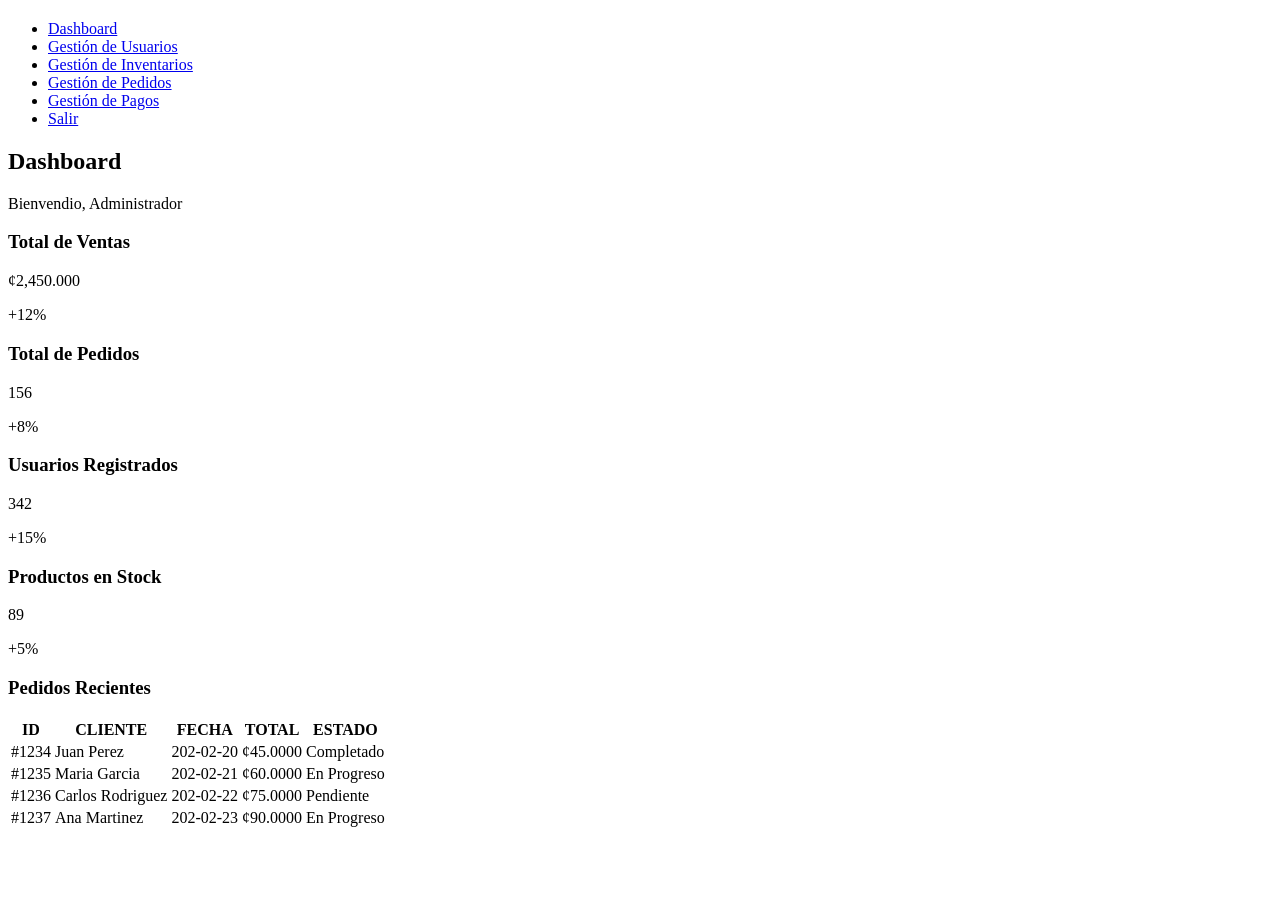
==== views/admin/admin-dashboard.html @ db811681 "Se termina la estructura de la pagina dasboard falta el CSS" ====
<!DOCTYPE html>
<html lang="en">
<head>
    <meta charset="UTF-8">
    <meta name="viewport" content="width=device-width, initial-scale=1.0">
    <title>Admin - Dashboard</title>
</head>
<body>
    <header>
        <nav>
            <h1 class="header__title"></h1>
            <ul class="header__listas">
                <li class="listas__elemento"><a href="#">Dashboard</a></li>
                <li class="listas__elemento"><a href="#">Gestión de Usuarios</a></li>
                <li class="listas__elemento"><a href="#">Gestión de Inventarios</a></li>
                <li class="listas__elemento"><a href="#">Gestión de Pedidos</a></li>
                <li class="listas__elemento"><a href="#">Gestión de Pagos</a></li>
                <li class="listas__elemento"><a href="#">Salir</a></li>
            </ul>
        </nav>
    </header>
    <main class="dashdoard">
        <hgroup class="dashboard__header">
            <h2 class="dashboard__title">Dashboard</h2>
            <p class="dashboard__text">Bienvendio, Administrador</p>
        </hgroup>
        <section class="cards">
            <article class="card">
                <hgroup class="card__header">
                    <h3 class="card__title">Total de Ventas</h3>
                </hgroup>
                <p class="card__text">¢2,450.000</p>
                <span class="card__variation"><i></i>+12%</span>
            </article>
            <article class="card">
                <hgroup class="card__header">
                    <h3 class="card__title">Total de Pedidos</h3>
                </hgroup>
                <p class="card__text">156</p>
                <span class="card__variation"><i></i>+8%</span>
            </article>
            <article class="card">
                <hgroup class="card__header">
                    <h3 class="card__title">Usuarios Registrados</h3>
                </hgroup>
                <p class="card__text">342</p>
                <span class="card__variation"><i></i>+15%</span>
            </article>
            <article class="card">
                <hgroup class="card__header">
                    <h3 class="card__title">Productos en Stock</h3>
                </hgroup>
                <p class="card__text">89</p>
                <span class="card__variation"><i></i>+5%</span>
            </article>
        </section>
        <table>
            <hgroup class="table__titles">
                <h3 class="table__title">Pedidos Recientes</h3>
            </hgroup>
            <thead class="table__header">
                <tr class="header__row">
                    <th class="table-header__title">ID</th>
                    <th class="table-header__title">CLIENTE</th>
                    <th class="table-header__title">FECHA</th>
                    <th class="table-header__title">TOTAL</th>
                    <th class="table-header__title">ESTADO</th>
                </tr>
            </thead>
            <tbody class="table__content">
                <tr class="content__row">
                    <td class="content__cell">#1234</td>
                    <td class="content__cell">Juan Perez</td>
                    <td class="content__cell">202-02-20</td>
                    <td class="content__cell">¢45.0000</td>
                    <td class="content__cell">Completado</td>
                </tr>
                <tr class="content__row">
                    <td class="content__cell">#1235</td>
                    <td class="content__cell">Maria Garcia</td>
                    <td class="content__cell">202-02-21</td>
                    <td class="content__cell">¢60.0000</td>
                    <td class="content__cell">En Progreso</td>
                </tr>
                <tr class="content__row">
                    <td class="content__cell">#1236</td>
                    <td class="content__cell">Carlos Rodriguez</td>
                    <td class="content__cell">202-02-22</td>
                    <td class="content__cell">¢75.0000</td>
                    <td class="content__cell">Pendiente</td>
                </tr>
                <tr class="content__row">
                    <td class="content__cell">#1237</td>
                    <td class="content__cell">Ana Martinez</td>
                    <td class="content__cell">202-02-23</td>
                    <td class="content__cell">¢90.0000</td>
                    <td class="content__cell">En Progreso</td>
                </tr>
            </tbody>
        </table>
    </main>
    
</body>
</html>
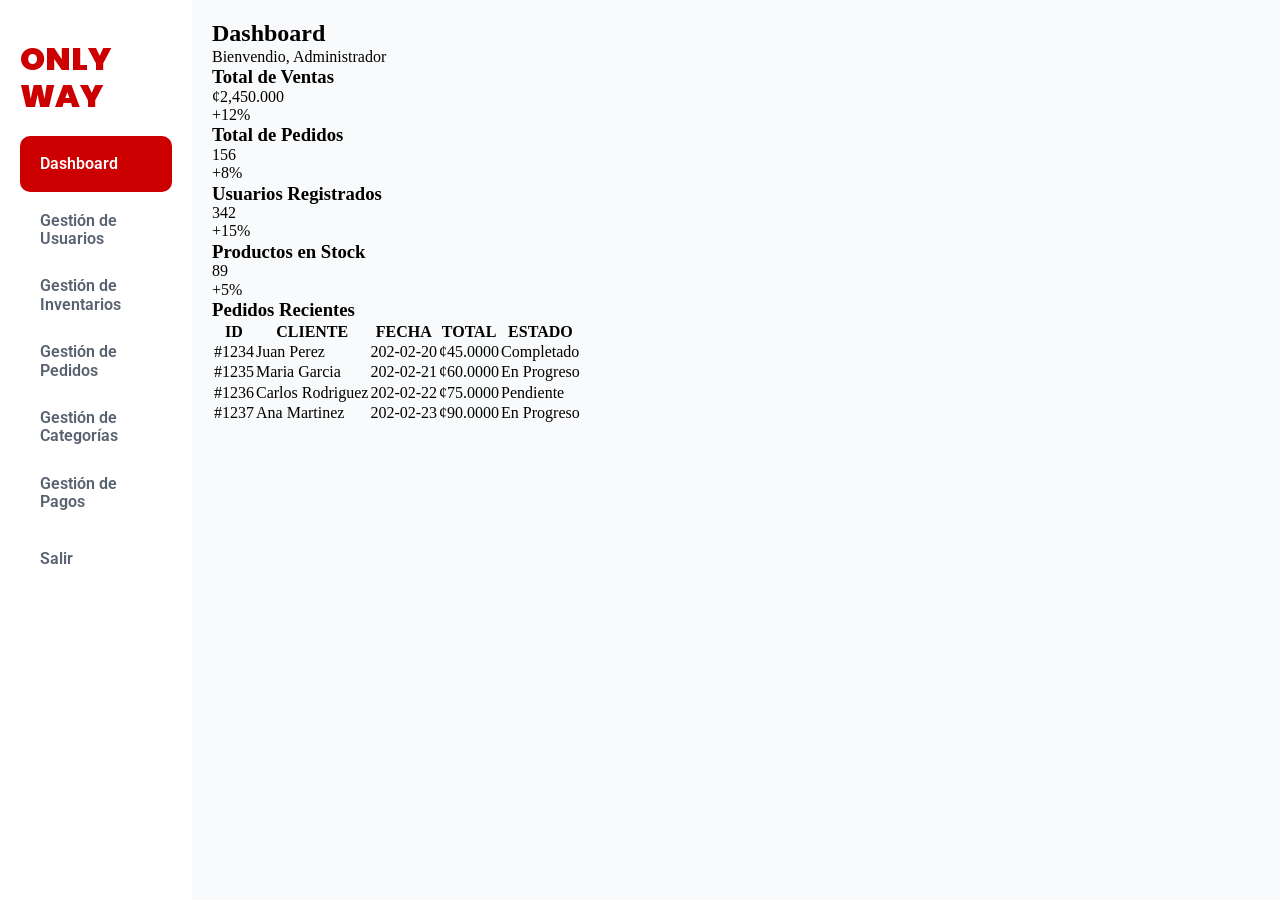
==== commit b60766fc: "Se termina el componente HEADER VERTICAL para la pagina del ADMIN, asi como se le da estrucutra a to" ====
--- a/views/admin/admin-dashboard.html
+++ b/views/admin/admin-dashboard.html
@@ -3,19 +3,21 @@
 <head>
     <meta charset="UTF-8">
     <meta name="viewport" content="width=device-width, initial-scale=1.0">
+    <link rel="stylesheet" href="/public/css/main.css">
     <title>Admin - Dashboard</title>
 </head>
-<body>
-    <header>
-        <nav>
-            <h1 class="header__title"></h1>
-            <ul class="header__listas">
-                <li class="listas__elemento"><a href="#">Dashboard</a></li>
-                <li class="listas__elemento"><a href="#">Gestión de Usuarios</a></li>
-                <li class="listas__elemento"><a href="#">Gestión de Inventarios</a></li>
-                <li class="listas__elemento"><a href="#">Gestión de Pedidos</a></li>
-                <li class="listas__elemento"><a href="#">Gestión de Pagos</a></li>
-                <li class="listas__elemento"><a href="#">Salir</a></li>
+<body class="grid--dos-columnas">
+    <header class="header header--vertical">
+        <h1 class="header__title">ONLY WAY</h1>
+        <nav class="navbar">
+            <ul class="navbar__items">
+                <li class="navbar__item navbar__item--active"><a class="navbar__link" href="#">Dashboard</a></li>
+                <li class="navbar__item"><a class="navbar__link" href="#">Gestión de Usuarios</a></li>
+                <li class="navbar__item"><a class="navbar__link" href="#">Gestión de Inventarios</a></li>
+                <li class="navbar__item"><a class="navbar__link" href="#">Gestión de Pedidos</a></li>
+                <li class="navbar__item"><a class="navbar__link" href="#">Gestión de Categorías</a></li>
+                <li class="navbar__item"><a class="navbar__link" href="#">Gestión de Pagos</a></li>
+                <li class="navbar__item"><a class="navbar__link" href="#">Salir</a></li>
             </ul>
         </nav>
     </header>
--- a/public/css/main.css
+++ b/public/css/main.css
@@ -0,0 +1,15 @@
+/*Siempre en este orden de importación:
+Variables
+normalize
+Layout
+Componentes
+Media queries*/
+
+@import url("/public/css/base/variables.css");
+@import url("/public/css/base/normalize.css");
+/* layouts */
+@import url("/public/css/layout/grid.css");
+@import url("/public/css/layout/header.css");
+@import url("/public/css/layout/navbar.css");
+@import url("/public/css/pages/dashboard.css")
+
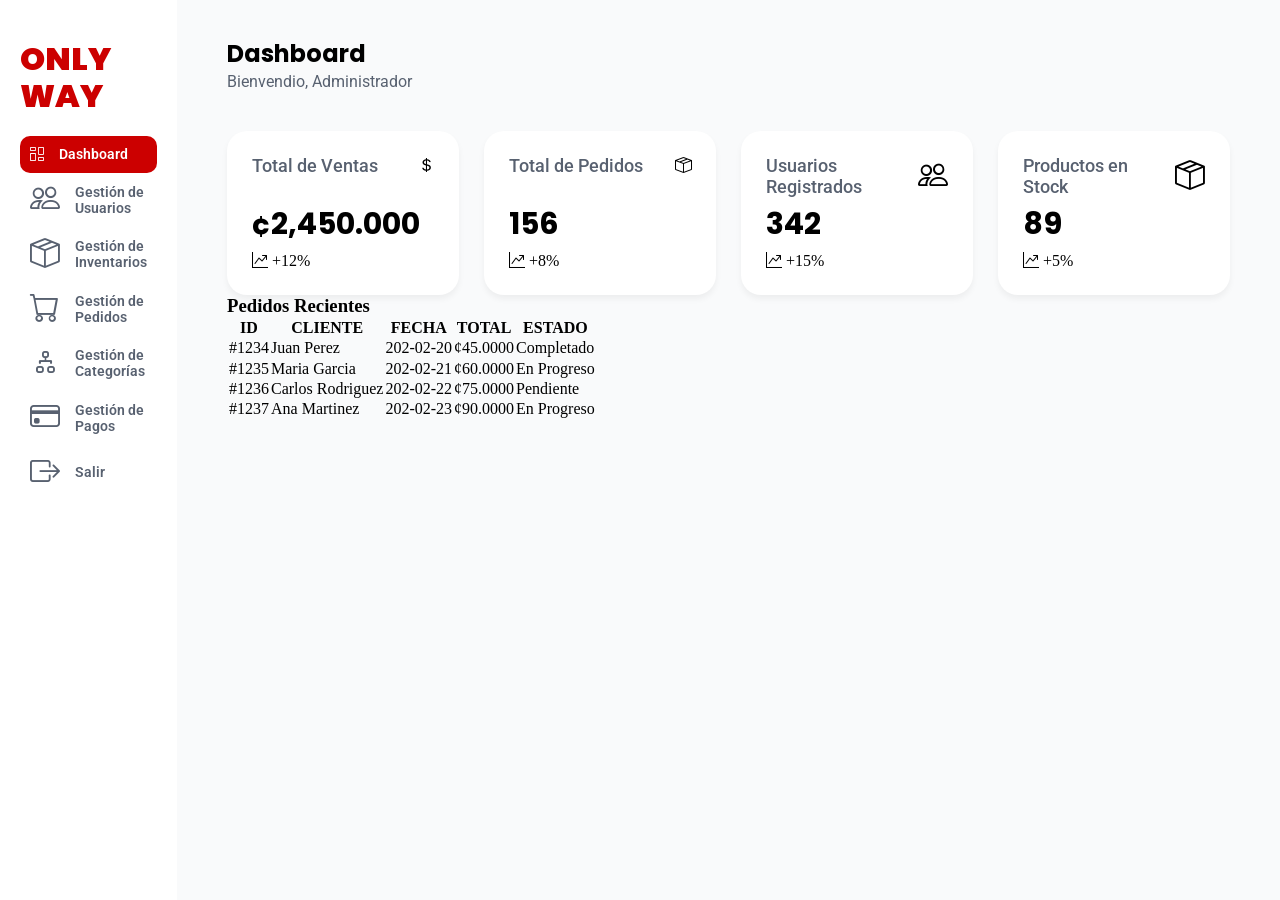
==== commit 6cf64ec8: "Se trabaja en la sección del dashboard, falta ingresar los estilos a los icnos de las tarjetas y de " ====
--- a/views/admin/admin-dashboard.html
+++ b/views/admin/admin-dashboard.html
@@ -11,49 +11,65 @@
         <h1 class="header__title">ONLY WAY</h1>
         <nav class="navbar">
             <ul class="navbar__items">
-                <li class="navbar__item navbar__item--active"><a class="navbar__link" href="#">Dashboard</a></li>
-                <li class="navbar__item"><a class="navbar__link" href="#">Gestión de Usuarios</a></li>
-                <li class="navbar__item"><a class="navbar__link" href="#">Gestión de Inventarios</a></li>
-                <li class="navbar__item"><a class="navbar__link" href="#">Gestión de Pedidos</a></li>
-                <li class="navbar__item"><a class="navbar__link" href="#">Gestión de Categorías</a></li>
-                <li class="navbar__item"><a class="navbar__link" href="#">Gestión de Pagos</a></li>
-                <li class="navbar__item"><a class="navbar__link" href="#">Salir</a></li>
+                <li class="navbar__item navbar__item--active"><a class="navbar__link" href="#"><i class="bi bi-columns-gap"></i>Dashboard</a></li>
+                <li class="navbar__item"><a class="navbar__link" href="#"><i class="bi bi-people navbar__icon"></i>Gestión de Usuarios</a></li>
+                <li class="navbar__item"><a class="navbar__link" href="#"><i class="bi bi-box-seam navbar__icon"></i>Gestión de Inventarios</a></li>
+                <li class="navbar__item"><a class="navbar__link" href="#"><i class="bi bi-cart navbar__icon"></i>Gestión de Pedidos</a></li>
+                <li class="navbar__item"><a class="navbar__link" href="#"><i class="bi bi-diagram-2 navbar__icon"></i>Gestión de Categorías</a></li>
+                <li class="navbar__item"><a class="navbar__link" href="#"><i class="bi bi-credit-card navbar__icon"></i>Gestión de Pagos</a></li>
+                <li class="navbar__item"><a class="navbar__link" href="#"><i class="bi bi-box-arrow-right navbar__icon"></i>Salir</a></li>
             </ul>
         </nav>
     </header>
-    <main class="dashdoard">
-        <hgroup class="dashboard__header">
+    <main class="dashboard">
+        <header class="dashboard__header">
             <h2 class="dashboard__title">Dashboard</h2>
             <p class="dashboard__text">Bienvendio, Administrador</p>
-        </hgroup>
+        </header>
         <section class="cards">
             <article class="card">
-                <hgroup class="card__header">
+                <header class="card__header">
                     <h3 class="card__title">Total de Ventas</h3>
-                </hgroup>
-                <p class="card__text">¢2,450.000</p>
-                <span class="card__variation"><i></i>+12%</span>
+                    <i class="bi bi-currency-dollar"></i>
+                </header>
+                <div class="card__content">
+                    <p class="card__text">¢2,450.000</p>
+                <span class="card__variation"><i class="bi bi-graph-up-arrow"></i>
++12%</span>
+                </div>
             </article>
             <article class="card">
                 <hgroup class="card__header">
                     <h3 class="card__title">Total de Pedidos</h3>
+                    <i class="bi bi-box-seam"></i>
                 </hgroup>
-                <p class="card__text">156</p>
-                <span class="card__variation"><i></i>+8%</span>
+                <div class="card__content">
+                    <p class="card__text">156</p>
+                <span class="card__variation"><i class="bi bi-graph-up-arrow"></i>
++8%</span>
+                </div>
             </article>
             <article class="card">
                 <hgroup class="card__header">
                     <h3 class="card__title">Usuarios Registrados</h3>
+                    <i class="bi bi-people navbar__icon"></i>
                 </hgroup>
-                <p class="card__text">342</p>
-                <span class="card__variation"><i></i>+15%</span>
+                <div class="card__content">
+                    <p class="card__text">342</p>
+                <span class="card__variation"><i class="bi bi-graph-up-arrow"></i>
++15%</span>
+                </div>
             </article>
             <article class="card">
-                <hgroup class="card__header">
+                <header class="card__header">
                     <h3 class="card__title">Productos en Stock</h3>
-                </hgroup>
-                <p class="card__text">89</p>
-                <span class="card__variation"><i></i>+5%</span>
+                    <i class="bi bi-box-seam navbar__icon"></i>
+                </header>
+                <div class="card__content">
+                    <p class="card__text">89</p>
+                <span class="card__variation"><i class="bi bi-graph-up-arrow"></i>
++5%</span>
+                </div>
             </article>
         </section>
         <table>
--- a/public/css/main.css
+++ b/public/css/main.css
@@ -7,9 +7,12 @@
 
 @import url("/public/css/base/variables.css");
 @import url("/public/css/base/normalize.css");
+@import url("https://cdn.jsdelivr.net/npm/bootstrap-icons@1.13.1/font/bootstrap-icons.min.css");
 /* layouts */
 @import url("/public/css/layout/grid.css");
 @import url("/public/css/layout/header.css");
 @import url("/public/css/layout/navbar.css");
-@import url("/public/css/pages/dashboard.css")
+@import url("/public/css/pages/dashboard.css");
+/* Componentes */
+@import url("/public/css/components/cards.css");
 
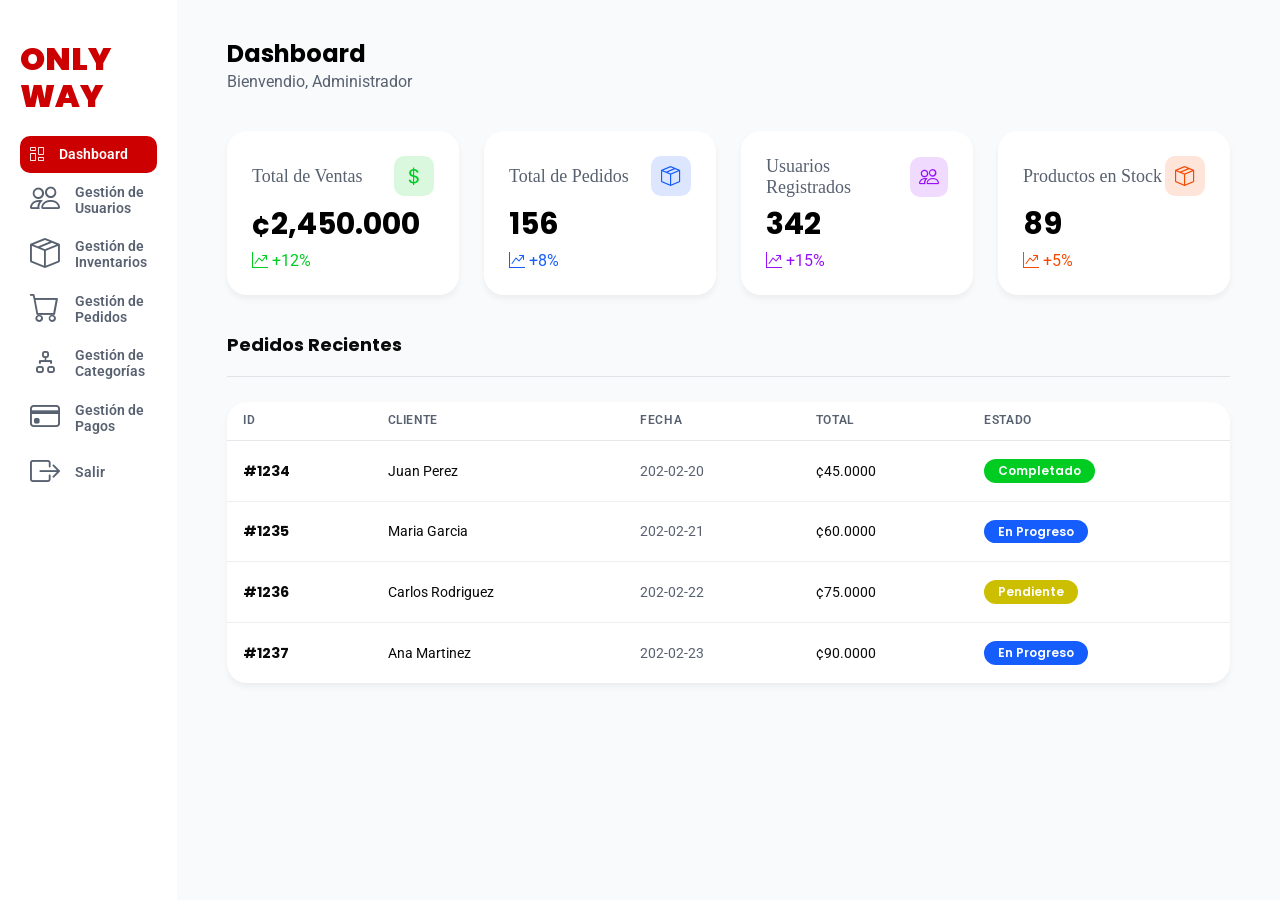
==== commit aadb5871: "Se termina la pagina de dashboard y se empieza el feacture para la pagina gestion de usuariios" ====
--- a/views/admin/admin-dashboard.html
+++ b/views/admin/admin-dashboard.html
@@ -30,92 +30,92 @@
             <article class="card">
                 <header class="card__header">
                     <h3 class="card__title">Total de Ventas</h3>
-                    <i class="bi bi-currency-dollar"></i>
+                    <i class="bi bi-currency-dollar card__header-icon card__header-icon--activo"></i>
                 </header>
                 <div class="card__content">
                     <p class="card__text">¢2,450.000</p>
-                <span class="card__variation"><i class="bi bi-graph-up-arrow"></i>
+                <span class="card__variation card__variation--activo"><i class="bi bi-graph-up-arrow"></i>
 +12%</span>
                 </div>
             </article>
             <article class="card">
-                <hgroup class="card__header">
+                <header class="card__header">
                     <h3 class="card__title">Total de Pedidos</h3>
-                    <i class="bi bi-box-seam"></i>
-                </hgroup>
+                    <i class="bi bi-box-seam card__header-icon card__header-icon--enproceso"></i>
+                </header>
                 <div class="card__content">
                     <p class="card__text">156</p>
-                <span class="card__variation"><i class="bi bi-graph-up-arrow"></i>
+                <span class="card__variation card__variation--enproceso"><i class="bi bi-graph-up-arrow"></i>
 +8%</span>
                 </div>
             </article>
             <article class="card">
-                <hgroup class="card__header">
+                <header class="card__header">
                     <h3 class="card__title">Usuarios Registrados</h3>
-                    <i class="bi bi-people navbar__icon"></i>
-                </hgroup>
+                    <i class="bi bi-people card__header-icon card__header-icon--morado"></i>
+                </header>
                 <div class="card__content">
                     <p class="card__text">342</p>
-                <span class="card__variation"><i class="bi bi-graph-up-arrow"></i>
+                <span class="card__variation card__variation--morado"><i class="bi bi-graph-up-arrow"></i>
 +15%</span>
                 </div>
             </article>
             <article class="card">
                 <header class="card__header">
                     <h3 class="card__title">Productos en Stock</h3>
-                    <i class="bi bi-box-seam navbar__icon"></i>
+                    <i class="bi bi-box-seam card__header-icon card__header-icon--anaranjado"></i>
                 </header>
                 <div class="card__content">
                     <p class="card__text">89</p>
-                <span class="card__variation"><i class="bi bi-graph-up-arrow"></i>
+                <span class="card__variation card__variation--anaranjado"><i class="bi bi-graph-up-arrow"></i>
 +5%</span>
                 </div>
             </article>
         </section>
-        <table>
-            <hgroup class="table__titles">
-                <h3 class="table__title">Pedidos Recientes</h3>
-            </hgroup>
-            <thead class="table__header">
-                <tr class="header__row">
-                    <th class="table-header__title">ID</th>
-                    <th class="table-header__title">CLIENTE</th>
-                    <th class="table-header__title">FECHA</th>
-                    <th class="table-header__title">TOTAL</th>
-                    <th class="table-header__title">ESTADO</th>
-                </tr>
-            </thead>
-            <tbody class="table__content">
-                <tr class="content__row">
-                    <td class="content__cell">#1234</td>
-                    <td class="content__cell">Juan Perez</td>
-                    <td class="content__cell">202-02-20</td>
-                    <td class="content__cell">¢45.0000</td>
-                    <td class="content__cell">Completado</td>
-                </tr>
-                <tr class="content__row">
-                    <td class="content__cell">#1235</td>
-                    <td class="content__cell">Maria Garcia</td>
-                    <td class="content__cell">202-02-21</td>
-                    <td class="content__cell">¢60.0000</td>
-                    <td class="content__cell">En Progreso</td>
-                </tr>
-                <tr class="content__row">
-                    <td class="content__cell">#1236</td>
-                    <td class="content__cell">Carlos Rodriguez</td>
-                    <td class="content__cell">202-02-22</td>
-                    <td class="content__cell">¢75.0000</td>
-                    <td class="content__cell">Pendiente</td>
-                </tr>
-                <tr class="content__row">
-                    <td class="content__cell">#1237</td>
-                    <td class="content__cell">Ana Martinez</td>
-                    <td class="content__cell">202-02-23</td>
-                    <td class="content__cell">¢90.0000</td>
-                    <td class="content__cell">En Progreso</td>
-                </tr>
-            </tbody>
-        </table>
+            <table class="table">
+                <hgroup class="table__titles">
+                    <h3 class="table__title">Pedidos Recientes</h3>
+                </hgroup>
+                <thead class="table__header">
+                    <tr class="header__row">
+                        <th class="table-header__title">ID</th>
+                        <th class="table-header__title">CLIENTE</th>
+                        <th class="table-header__title">FECHA</th>
+                        <th class="table-header__title">TOTAL</th>
+                        <th class="table-header__title">ESTADO</th>
+                    </tr>
+                </thead>
+                <tbody class="table__content">
+                    <tr class="content__row">
+                        <td class="content__cell">#1234</td>
+                        <td class="content__cell">Juan Perez</td>
+                        <td class="content__cell content__cell--fecha">202-02-20</td>
+                        <td class="content__cell">¢45.0000</td>
+                        <td class="content__cell"><span class="table__estado table__estado--completado">Completado</span></td>
+                    </tr>
+                    <tr class="content__row">
+                        <td class="content__cell">#1235</td>
+                        <td class="content__cell">Maria Garcia</td>
+                        <td class="content__cell content__cell--fecha">202-02-21</td>
+                        <td class="content__cell">¢60.0000</td>
+                        <td class="content__cell"> <span class="table__estado table__estado--enproceso">En Progreso</span></td>
+                    </tr>
+                    <tr class="content__row">
+                        <td class="content__cell">#1236</td>
+                        <td class="content__cell">Carlos Rodriguez</td>
+                        <td class="content__cell content__cell--fecha">202-02-22</td>
+                        <td class="content__cell">¢75.0000</td>
+                        <td class="content__cell"><span class="table__estado table__estado--pendiente">Pendiente</span></td>
+                    </tr>
+                    <tr class="content__row">
+                        <td class="content__cell">#1237</td>
+                        <td class="content__cell">Ana Martinez</td>
+                        <td class="content__cell content__cell--fecha">202-02-23</td>
+                        <td class="content__cell">¢90.0000</td>
+                        <td class="content__cell"><span class="table__estado table__estado--enproceso">En Progreso</span></td>
+                    </tr>
+                </tbody>
+            </table>
     </main>
     
 </body>
--- a/public/css/main.css
+++ b/public/css/main.css
@@ -15,4 +15,5 @@
 @import url("/public/css/pages/dashboard.css");
 /* Componentes */
 @import url("/public/css/components/cards.css");
+@import url("/public/css/components/table.css");
 
